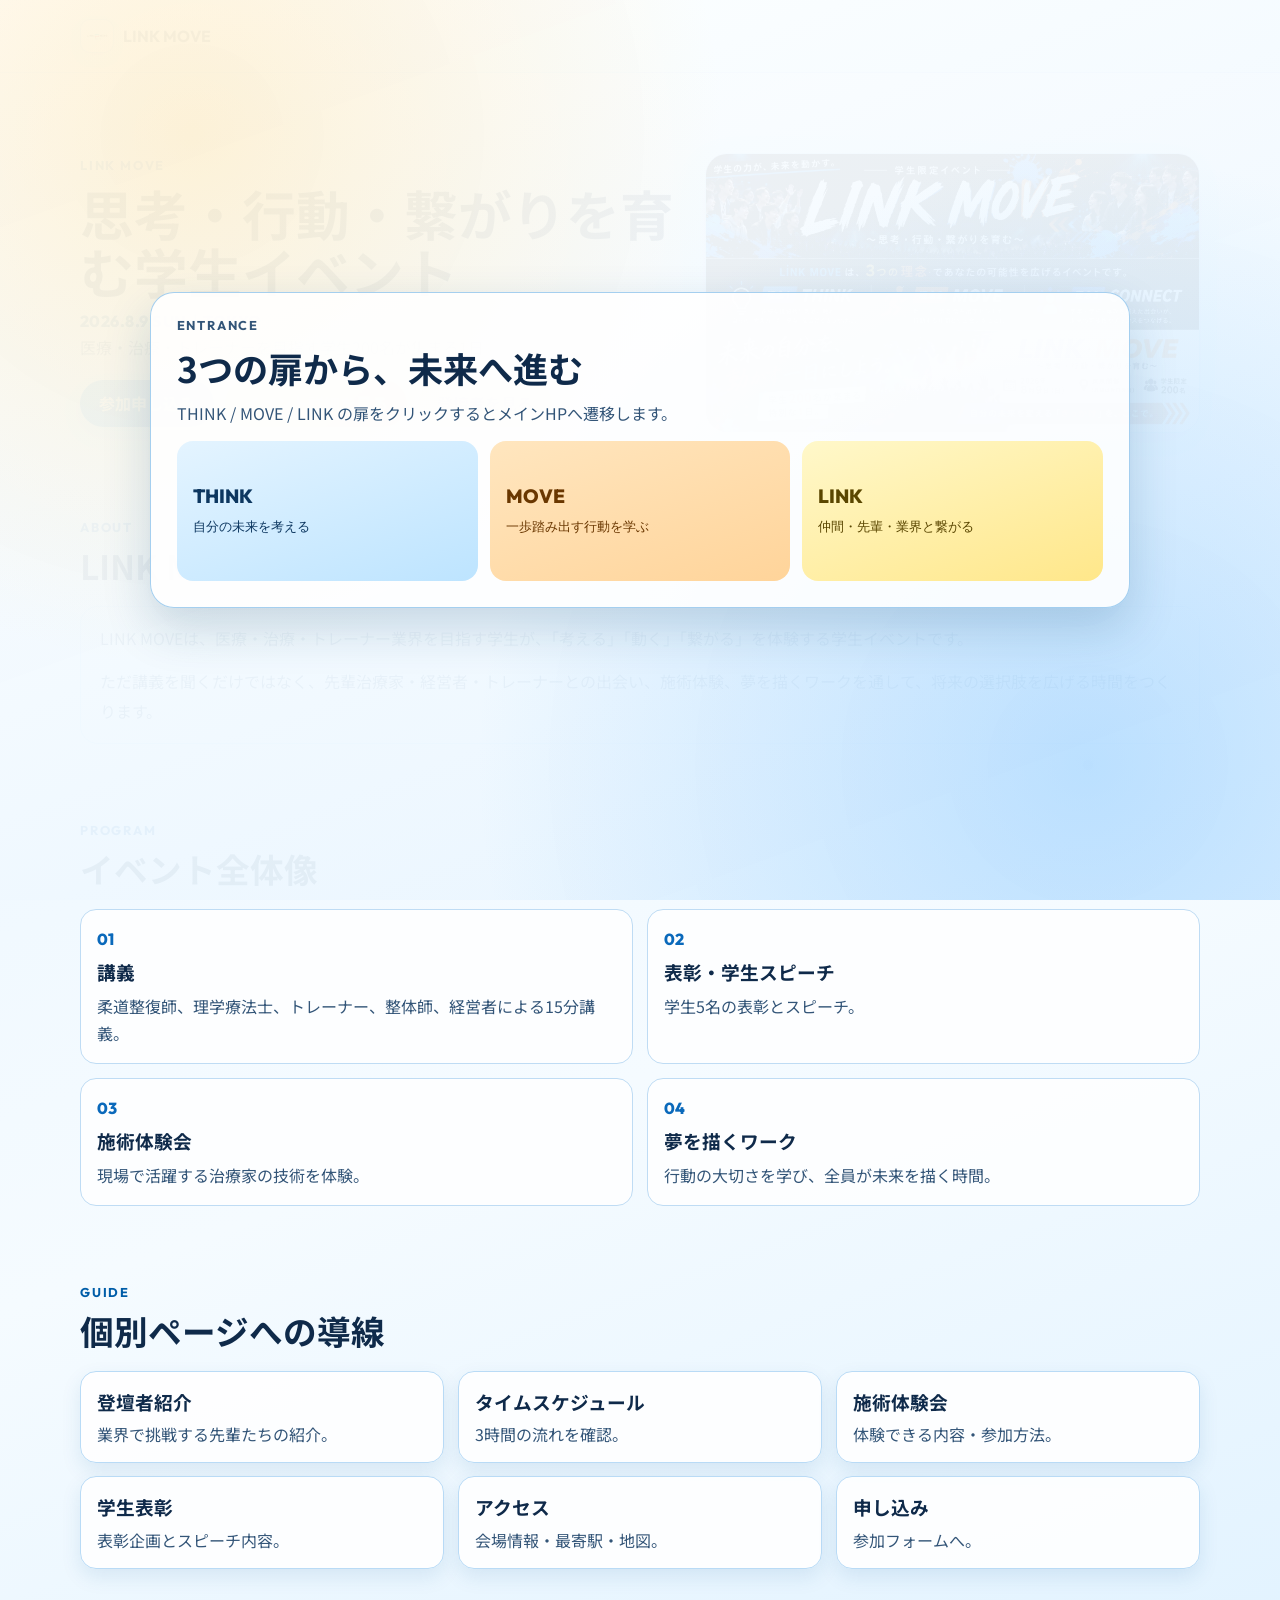
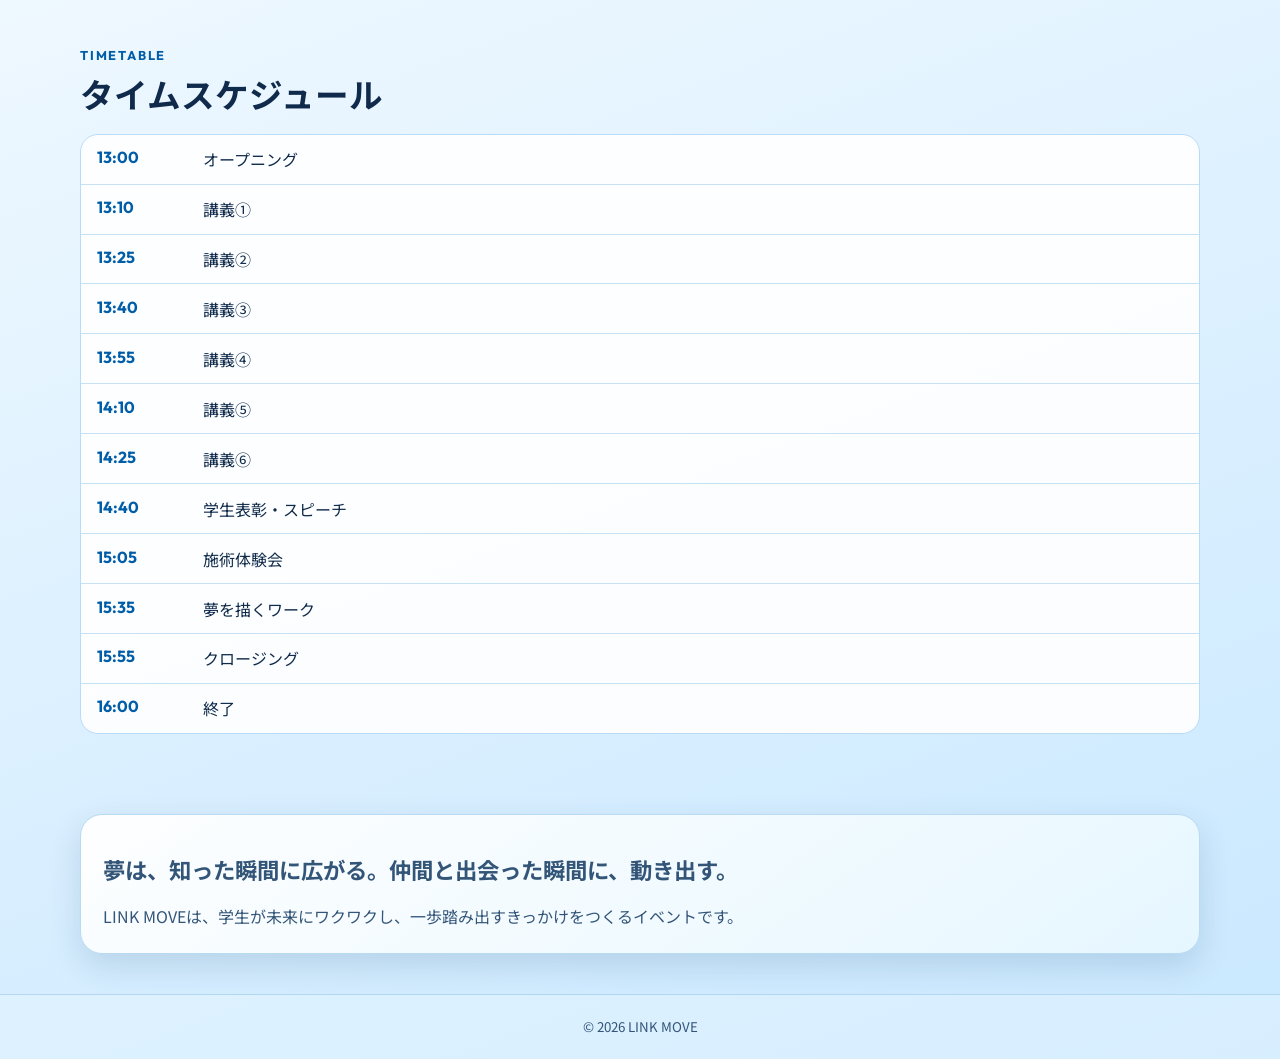
==== index.html @ 0606e5a6 "create ver1.0.0" ====
<!doctype html>
<html lang="ja">
  <head>
    <meta charset="UTF-8" />
    <meta name="viewport" content="width=device-width, initial-scale=1.0" />
    <title>LINK MOVE | HOME</title>
    <meta
      name="description"
      content="LINK MOVEは、思考・行動・繋がりを育む学生イベントの公式ページです。"
    />
    <link rel="preconnect" href="https://fonts.googleapis.com" />
    <link rel="preconnect" href="https://fonts.gstatic.com" crossorigin />
    <link
      href="https://fonts.googleapis.com/css2?family=Noto+Sans+JP:wght@400;500;700;900&family=Outfit:wght@400;600;700;800&display=swap"
      rel="stylesheet"
    />
    <link rel="icon" type="image/png" href="images/logo.png" />
    <link rel="stylesheet" href="styles.css" />
  </head>
  <body>
    <div class="preloader" id="preloader" aria-label="読み込み中">
      <img src="images/logo.png" alt="LINK MOVE ロゴ" class="preloader-logo" />
    </div>

    <div class="bg-layer bg-layer-1" aria-hidden="true"></div>
    <div class="bg-layer bg-layer-2" aria-hidden="true"></div>

    <header class="site-header">
      <div class="container header-inner">
        <a class="brand" href="#home" aria-label="HOMEへ移動">
          <span class="brand-mark">
            <img src="images/logo.png" alt="LINK MOVE ロゴ" />
          </span>
          <span class="brand-text">LINK MOVE</span>
        </a>
      </div>
    </header>

    <section class="entry-gate" id="entryGate" aria-label="入場UI">
      <div class="entry-panel">
        <p class="eyebrow">ENTRANCE</p>
        <h2>3つの扉から、未来へ進む</h2>
        <p>THINK / MOVE / LINK の扉をクリックするとメインHPへ遷移します。</p>
        <div class="door-grid">
          <button class="door door-think" data-jump="#home" type="button">
            <span class="door-title">THINK</span>
            <span class="door-copy">自分の未来を考える</span>
          </button>
          <button class="door door-move" data-jump="#home" type="button">
            <span class="door-title">MOVE</span>
            <span class="door-copy">一歩踏み出す行動を学ぶ</span>
          </button>
          <button class="door door-link" data-jump="#home" type="button">
            <span class="door-title">LINK</span>
            <span class="door-copy">仲間・先輩・業界と繋がる</span>
          </button>
        </div>
      </div>
    </section>

    <main>
      <section class="lm-hero" id="home">
        <div class="container lm-hero-grid">
          <div class="lm-copy">
            <p class="eyebrow">LINK MOVE</p>
            <h1>思考・行動・繋がりを育む学生イベント</h1>
            <p class="lm-date">2026.8.9 SUN｜TOKYO</p>
            <p class="lead">医療・治療・トレーナーを目指す学生200名が集まる1日</p>
            <div class="lm-actions">
              <a class="btn btn-primary" href="#apply">参加申し込み</a>
              <a class="btn btn-pop" href="#event-outline">イベント詳細を見る</a>
              <a class="btn btn-sun" href="#speakers">登壇者を見る</a>
            </div>
          </div>
          <div class="lm-visual" aria-label="イベントイメージ">
            <img src="images/pop.jpg" alt="LINK MOVE イベントのイメージ" />
          </div>
        </div>
      </section>

      <section class="section" id="about">
        <div class="container">
          <div class="section-head">
            <p class="eyebrow">ABOUT</p>
            <h2>LINK MOVEとは</h2>
          </div>
          <div class="statement-box">
            <p>
              LINK MOVEは、医療・治療・トレーナー業界を目指す学生が、「考える」「動く」「繋がる」を体験する学生イベントです。
            </p>
            <p>
              ただ講義を聞くだけではなく、先輩治療家・経営者・トレーナーとの出会い、施術体験、夢を描くワークを通して、将来の選択肢を広げる時間をつくります。
            </p>
          </div>
        </div>
      </section>

      <section class="section" id="event-outline">
        <div class="container">
          <div class="section-head">
            <p class="eyebrow">PROGRAM</p>
            <h2>イベント全体像</h2>
          </div>
          <div class="outline-grid">
            <article class="outline-card">
              <p class="step">01</p>
              <h3>講義</h3>
              <p>柔道整復師、理学療法士、トレーナー、整体師、経営者による15分講義。</p>
            </article>
            <article class="outline-card">
              <p class="step">02</p>
              <h3>表彰・学生スピーチ</h3>
              <p>学生5名の表彰とスピーチ。</p>
            </article>
            <article class="outline-card">
              <p class="step">03</p>
              <h3>施術体験会</h3>
              <p>現場で活躍する治療家の技術を体験。</p>
            </article>
            <article class="outline-card">
              <p class="step">04</p>
              <h3>夢を描くワーク</h3>
              <p>行動の大切さを学び、全員が未来を描く時間。</p>
            </article>
          </div>
        </div>
      </section>

      <section class="section" id="guides">
        <div class="container">
          <div class="section-head">
            <p class="eyebrow">GUIDE</p>
            <h2>個別ページへの導線</h2>
          </div>
          <div class="guide-grid">
            <article class="guide-card" id="speakers">
              <h3>登壇者紹介</h3>
              <p>業界で挑戦する先輩たちの紹介。</p>
            </article>
            <article class="guide-card">
              <h3>タイムスケジュール</h3>
              <p>3時間の流れを確認。</p>
            </article>
            <article class="guide-card">
              <h3>施術体験会</h3>
              <p>体験できる内容・参加方法。</p>
            </article>
            <article class="guide-card">
              <h3>学生表彰</h3>
              <p>表彰企画とスピーチ内容。</p>
            </article>
            <article class="guide-card">
              <h3>アクセス</h3>
              <p>会場情報・最寄駅・地図。</p>
            </article>
            <article class="guide-card" id="apply">
              <h3>申し込み</h3>
              <p>参加フォームへ。</p>
            </article>
          </div>
        </div>
      </section>

      <section class="section" id="timeline">
        <div class="container">
          <div class="section-head">
            <p class="eyebrow">TIMETABLE</p>
            <h2>タイムスケジュール</h2>
          </div>
          <div class="timeline-list">
            <article class="timeline-row"><time>13:00</time><p>オープニング</p></article>
            <article class="timeline-row"><time>13:10</time><p>講義①</p></article>
            <article class="timeline-row"><time>13:25</time><p>講義②</p></article>
            <article class="timeline-row"><time>13:40</time><p>講義③</p></article>
            <article class="timeline-row"><time>13:55</time><p>講義④</p></article>
            <article class="timeline-row"><time>14:10</time><p>講義⑤</p></article>
            <article class="timeline-row"><time>14:25</time><p>講義⑥</p></article>
            <article class="timeline-row"><time>14:40</time><p>学生表彰・スピーチ</p></article>
            <article class="timeline-row"><time>15:05</time><p>施術体験会</p></article>
            <article class="timeline-row"><time>15:35</time><p>夢を描くワーク</p></article>
            <article class="timeline-row"><time>15:55</time><p>クロージング</p></article>
            <article class="timeline-row"><time>16:00</time><p>終了</p></article>
          </div>
        </div>
      </section>

      <section class="section" id="message">
        <div class="container message-box">
          <p class="message-lead">夢は、知った瞬間に広がる。仲間と出会った瞬間に、動き出す。</p>
          <p>LINK MOVEは、学生が未来にワクワクし、一歩踏み出すきっかけをつくるイベントです。</p>
        </div>
      </section>

    </main>

    <footer class="site-footer">
      <div class="container footer-inner">
        <small>© 2026 LINK MOVE</small>
      </div>
    </footer>

    <script>
      document.addEventListener("DOMContentLoaded", function () {
        var entryGate = document.getElementById("entryGate");
        var doorButtons = document.querySelectorAll(".door");
        if (!entryGate || !doorButtons.length) return;

        doorButtons.forEach(function (button) {
          button.addEventListener("click", function () {
            var jumpSelector = button.getAttribute("data-jump") || "#home";
            var jumpTarget = document.querySelector(jumpSelector);

            entryGate.classList.add("is-closed");
            document.body.classList.add("is-entered");

            window.setTimeout(function () {
              if (jumpTarget) {
                jumpTarget.scrollIntoView({ behavior: "smooth", block: "start" });
              }
            }, 220);

            window.setTimeout(function () {
              entryGate.remove();
            }, 600);
          });
        });
      });

      window.addEventListener("load", function () {
        var loader = document.getElementById("preloader");
        if (!loader) return;
        loader.classList.add("is-hidden");
        window.setTimeout(function () {
          loader.remove();
        }, 450);
      });
    </script>
  </body>
</html>
---- styles.css ----
:root {
  --bg: #e7f4ff;
  --bg-deep: #c9e8ff;
  --surface: rgba(255, 255, 255, 0.76);
  --surface-strong: #ffffff;
  --text: #0f2a4a;
  --text-soft: #335578;
  --primary: #0077cc;
  --primary-strong: #005da8;
  --line: #b5d8f6;
  --shadow: 0 12px 32px rgba(1, 56, 98, 0.14);
}

* {
  box-sizing: border-box;
}

html,
body {
  margin: 0;
  padding: 0;
  font-family: "Noto Sans JP", sans-serif;
  color: var(--text);
  background: linear-gradient(160deg, var(--bg), #f5fbff 42%, var(--bg-deep));
  min-height: 100%;
}

body {
  position: relative;
  overflow-x: hidden;
}

.preloader {
  position: fixed;
  inset: 0;
  z-index: 200;
  display: grid;
  place-items: center;
  background: linear-gradient(160deg, #e7f4ff, #d8edff 45%, #bfe0fb);
  transition: opacity 0.38s ease, visibility 0.38s ease;
}

.preloader.is-hidden {
  opacity: 0;
  visibility: hidden;
}

.preloader-logo {
  width: clamp(84px, 13vw, 128px);
  height: auto;
  filter: drop-shadow(0 12px 24px rgba(0, 80, 145, 0.25));
  animation: logoFloat 1.4s ease-in-out infinite, logoSpin 3.6s linear infinite;
}

a {
  color: inherit;
  text-decoration: none;
}

.container {
  width: min(1120px, calc(100% - 2rem));
  margin-inline: auto;
}

.bg-layer {
  position: fixed;
  z-index: -2;
  border-radius: 50%;
  filter: blur(40px);
  opacity: 0.45;
}

.bg-layer-1 {
  width: 460px;
  height: 460px;
  top: -120px;
  right: -120px;
  background: radial-gradient(circle at 30% 30%, #6ec3ff, #0077cc);
  animation: driftA 14s ease-in-out infinite alternate;
}

.bg-layer-2 {
  width: 380px;
  height: 380px;
  bottom: -100px;
  left: -80px;
  background: radial-gradient(circle at 70% 70%, #80d6ff, #005da8);
  animation: driftB 16s ease-in-out infinite alternate;
}

.site-header {
  position: sticky;
  top: 0;
  backdrop-filter: blur(12px);
  background: rgba(231, 244, 255, 0.75);
  border-bottom: 1px solid rgba(129, 182, 222, 0.5);
  z-index: 50;
}

.header-inner {
  height: 72px;
  display: flex;
  align-items: center;
  justify-content: flex-start;
  gap: 1rem;
}

.brand {
  display: flex;
  align-items: center;
  gap: 0.55rem;
  font-family: "Outfit", sans-serif;
  font-weight: 700;
}

.brand-mark {
  width: 34px;
  height: 34px;
  border-radius: 10px;
  display: inline-grid;
  place-items: center;
  background: rgba(255, 255, 255, 0.85);
  border: 1px solid rgba(95, 168, 223, 0.6);
  box-shadow: 0 6px 16px rgba(0, 98, 176, 0.18);
}

.brand-mark img {
  width: 24px;
  height: 24px;
  object-fit: contain;
}

.hero {
  padding: 4.5rem 0 3rem;
}

.hero-grid {
  display: grid;
  grid-template-columns: 1.25fr 0.9fr;
  gap: 2rem;
  align-items: stretch;
}

.eyebrow {
  margin: 0;
  font: 700 0.8rem/1 "Outfit", sans-serif;
  letter-spacing: 0.14em;
  color: var(--primary-strong);
}

.hero-copy h1 {
  margin: 0.75rem 0 1rem;
  font-size: clamp(2rem, 4vw, 3.5rem);
  line-height: 1.08;
  letter-spacing: 0.02em;
}

.lead {
  margin: 0;
  color: var(--text-soft);
  line-height: 1.75;
  max-width: 62ch;
}

.mission-intro {
  font-size: 1.08rem;
  font-weight: 500;
}

.mission-values {
  margin-top: 1.45rem;
  display: grid;
  gap: 0.8rem;
}

.value-block {
  border: 1px solid var(--line);
  border-radius: 14px;
  background: rgba(255, 255, 255, 0.68);
  padding: 0.85rem 1rem;
}

.value-block h2 {
  margin: 0;
  font-size: 1.05rem;
  color: var(--primary-strong);
}

.value-block p {
  margin: 0.4rem 0 0;
  color: var(--text-soft);
  line-height: 1.75;
}

.hero-actions {
  margin-top: 1.7rem;
  display: flex;
  gap: 0.8rem;
  flex-wrap: wrap;
}

.btn {
  display: inline-flex;
  align-items: center;
  justify-content: center;
  min-height: 44px;
  padding: 0.7rem 1.2rem;
  border-radius: 999px;
  font-weight: 700;
  transition: transform 0.18s ease, box-shadow 0.18s ease, background 0.18s ease;
}

.btn:hover {
  transform: translateY(-2px);
}

.btn-primary {
  color: #fff;
  background: linear-gradient(135deg, #0088e8, #0064bd);
  box-shadow: 0 8px 20px rgba(0, 101, 188, 0.32);
}

.btn-ghost {
  border: 1px solid #8dc8ef;
  color: var(--primary-strong);
  background: rgba(255, 255, 255, 0.62);
}

.hero-card {
  border: 1px solid var(--line);
  background: var(--surface);
  border-radius: 24px;
  box-shadow: var(--shadow);
  padding: 1.4rem 1.3rem;
  align-self: start;
}

.card-label {
  margin: 0;
  color: var(--primary-strong);
  font: 700 0.75rem/1 "Outfit", sans-serif;
  letter-spacing: 0.13em;
}

.hero-card h2 {
  margin: 0.6rem 0 0.35rem;
  font-size: 1.5rem;
}

.hero-card p {
  margin: 0;
  color: var(--text-soft);
}

.hero-card ul {
  margin: 0.85rem 0 0;
  padding-left: 1.05rem;
  color: var(--text-soft);
  line-height: 1.8;
}

.section {
  padding: 2.5rem 0;
}

.section-head {
  margin-bottom: 1rem;
}

.section-head h2 {
  margin: 0.45rem 0 0;
  font-size: clamp(1.5rem, 3vw, 2.1rem);
}

.news-list {
  border: 1px solid var(--line);
  border-radius: 18px;
  background: var(--surface);
  overflow: hidden;
}

.news-item {
  display: grid;
  grid-template-columns: 140px 1fr;
  gap: 1rem;
  padding: 1rem 1.2rem;
  border-bottom: 1px solid rgba(168, 208, 238, 0.6);
}

.news-item:last-child {
  border-bottom: none;
}

.news-item time {
  font-family: "Outfit", sans-serif;
  color: var(--primary-strong);
  font-weight: 700;
}

.news-item p {
  margin: 0;
  color: var(--text-soft);
}

.event-grid {
  display: grid;
  grid-template-columns: repeat(3, minmax(0, 1fr));
  gap: 1rem;
}

.event-card {
  border: 1px solid var(--line);
  border-radius: 16px;
  background: var(--surface);
  padding: 1.1rem;
  box-shadow: 0 8px 20px rgba(9, 88, 148, 0.08);
}

.event-card h3 {
  margin: 0;
  font-size: 1.05rem;
}

.event-card p {
  margin: 0.55rem 0 0.8rem;
  color: var(--text-soft);
  line-height: 1.65;
}

.event-card a {
  color: var(--primary-strong);
  font-weight: 700;
}

.site-footer {
  border-top: 1px solid rgba(129, 182, 222, 0.45);
  background: rgba(231, 244, 255, 0.48);
}

.footer-inner {
  min-height: 64px;
  display: flex;
  align-items: center;
  justify-content: center;
  color: var(--text-soft);
}

@keyframes driftA {
  from {
    transform: translate(0, 0);
  }
  to {
    transform: translate(-20px, 22px);
  }
}

@keyframes driftB {
  from {
    transform: translate(0, 0);
  }
  to {
    transform: translate(18px, -18px);
  }
}

@keyframes logoFloat {
  0% {
    transform: translateY(0);
  }
  50% {
    transform: translateY(-8px);
  }
  100% {
    transform: translateY(0);
  }
}

@keyframes logoSpin {
  from {
    rotate: 0deg;
  }
  to {
    rotate: 360deg;
  }
}

@media (max-width: 920px) {
  .hero {
    padding-top: 3.2rem;
  }

  .hero-grid {
    grid-template-columns: 1fr;
  }

  .event-grid {
    grid-template-columns: 1fr 1fr;
  }
}

@media (max-width: 720px) {
  .news-item {
    grid-template-columns: 1fr;
    gap: 0.35rem;
  }

  .event-grid {
    grid-template-columns: 1fr;
  }

  .hero-copy h1 {
    font-size: clamp(1.8rem, 8vw, 2.7rem);
  }
}

/* LINK MOVE rough layout */
.entry-gate {
  position: fixed;
  inset: 0;
  z-index: 120;
  display: grid;
  place-items: center;
  padding: 1.2rem;
  background: radial-gradient(circle at 15% 15%, rgba(255, 213, 124, 0.3), transparent 40%),
    radial-gradient(circle at 85% 85%, rgba(96, 180, 255, 0.35), transparent 46%),
    linear-gradient(160deg, rgba(255, 255, 255, 0.96), rgba(230, 244, 255, 0.95));
  transition: opacity 0.38s ease, visibility 0.38s ease;
}

.entry-gate.is-closed {
  opacity: 0;
  visibility: hidden;
}

.entry-panel {
  width: min(980px, 100%);
  border: 1px solid rgba(127, 187, 232, 0.7);
  border-radius: 24px;
  background: rgba(255, 255, 255, 0.88);
  box-shadow: 0 20px 48px rgba(16, 75, 121, 0.2);
  padding: clamp(1.2rem, 2vw, 2rem);
}

.entry-panel h2 {
  margin: 0.7rem 0 0.5rem;
  font-size: clamp(1.5rem, 3.4vw, 2.2rem);
}

.entry-panel p {
  margin: 0;
  color: var(--text-soft);
}

.door-grid {
  margin-top: 1rem;
  display: grid;
  grid-template-columns: repeat(3, minmax(0, 1fr));
  gap: 0.75rem;
}

.door {
  border: 0;
  border-radius: 16px;
  text-align: left;
  padding: 1rem;
  cursor: pointer;
  min-height: 140px;
  transition: transform 0.2s ease, box-shadow 0.2s ease;
}

.door:hover {
  transform: translateY(-2px);
  box-shadow: 0 10px 24px rgba(8, 79, 138, 0.18);
}

.door-title {
  display: block;
  font-family: "Outfit", sans-serif;
  font-size: 1.2rem;
  font-weight: 800;
  margin-bottom: 0.5rem;
}

.door-copy {
  display: block;
  line-height: 1.65;
}

.door-think {
  background: linear-gradient(160deg, #e4f4ff, #bde4ff);
  color: #0d3760;
}

.door-move {
  background: linear-gradient(160deg, #ffe6bf, #ffd49a);
  color: #6a3700;
}

.door-link {
  background: linear-gradient(160deg, #fff8ca, #ffe78a);
  color: #5a4600;
}

.lm-hero {
  padding: 5rem 0 3rem;
}

.lm-hero-grid {
  display: grid;
  grid-template-columns: 1.1fr 0.9fr;
  gap: 1.2rem;
  align-items: center;
}

.lm-copy h1 {
  margin: 0.75rem 0 0.7rem;
  font-size: clamp(2rem, 4.2vw, 3.6rem);
  line-height: 1.08;
}

.lm-date {
  margin: 0;
  font-family: "Outfit", sans-serif;
  color: #004e95;
  font-weight: 800;
  letter-spacing: 0.03em;
}

.lm-actions {
  margin-top: 1.2rem;
  display: flex;
  flex-wrap: wrap;
  gap: 0.65rem;
}

.btn-pop {
  color: #fff;
  background: linear-gradient(135deg, #ff9c2f, #f07000);
  box-shadow: 0 8px 20px rgba(211, 111, 18, 0.3);
}

.btn-sun {
  color: #554000;
  background: linear-gradient(135deg, #ffe872, #ffd12b);
  box-shadow: 0 8px 20px rgba(209, 168, 2, 0.24);
}

.lm-visual {
  border: 1px solid #b4d8f4;
  border-radius: 22px;
  background: rgba(255, 255, 255, 0.83);
  overflow: hidden;
  box-shadow: var(--shadow);
}

.lm-visual img {
  width: 100%;
  height: 100%;
  max-height: 420px;
  display: block;
  object-fit: cover;
}

.statement-box {
  border: 1px solid #c0def5;
  border-radius: 18px;
  background: rgba(255, 255, 255, 0.86);
  padding: 1rem 1.2rem;
  line-height: 1.9;
}

.statement-box p {
  margin: 0;
  color: var(--text-soft);
}

.statement-box p + p {
  margin-top: 0.8rem;
}

.outline-grid {
  display: grid;
  grid-template-columns: repeat(2, minmax(0, 1fr));
  gap: 0.85rem;
}

.outline-card {
  border: 1px solid #bfdcf4;
  border-radius: 16px;
  background: rgba(255, 255, 255, 0.84);
  padding: 1rem;
}

.outline-card .step {
  margin: 0;
  font-family: "Outfit", sans-serif;
  color: #0a69bb;
  font-weight: 800;
}

.outline-card h3 {
  margin: 0.35rem 0 0.45rem;
}

.outline-card p {
  margin: 0;
  color: var(--text-soft);
  line-height: 1.7;
}

.guide-grid {
  display: grid;
  grid-template-columns: repeat(3, minmax(0, 1fr));
  gap: 0.85rem;
}

.guide-card {
  border: 1px solid #b9dbf6;
  border-radius: 16px;
  background: rgba(255, 255, 255, 0.9);
  padding: 1rem;
  box-shadow: 0 8px 20px rgba(11, 87, 147, 0.1);
}

.guide-card h3 {
  margin: 0;
}

.guide-card p {
  margin: 0.45rem 0 0;
  color: var(--text-soft);
}

.timeline-list {
  border: 1px solid #b9dbf6;
  border-radius: 18px;
  overflow: hidden;
  background: rgba(255, 255, 255, 0.9);
}

.timeline-row {
  display: grid;
  grid-template-columns: 95px 1fr;
  gap: 0.7rem;
  padding: 0.78rem 1rem;
  border-bottom: 1px solid rgba(179, 215, 241, 0.7);
}

.timeline-row:last-child {
  border-bottom: 0;
}

.timeline-row time {
  font-family: "Outfit", sans-serif;
  font-weight: 700;
  color: #005da8;
}

.timeline-row p {
  margin: 0;
}

.message-box {
  border-radius: 22px;
  padding: 1.35rem;
  background: linear-gradient(145deg, rgba(255, 255, 255, 0.95), rgba(233, 248, 255, 0.9));
  border: 1px solid #b8daf3;
  box-shadow: var(--shadow);
}

.message-lead {
  margin: 0;
  font-size: clamp(1.1rem, 2.5vw, 1.4rem);
  font-weight: 700;
}

.message-box p {
  margin: 0.8rem 0 0;
  color: var(--text-soft);
  line-height: 1.8;
}

@media (max-width: 920px) {
  .door-grid {
    grid-template-columns: 1fr;
  }

  .lm-hero-grid {
    grid-template-columns: 1fr;
  }

  .outline-grid {
    grid-template-columns: 1fr;
  }

  .guide-grid {
    grid-template-columns: 1fr 1fr;
  }
}

@media (max-width: 720px) {
  .guide-grid {
    grid-template-columns: 1fr;
  }

  .timeline-row {
    grid-template-columns: 1fr;
    gap: 0.15rem;
  }
}
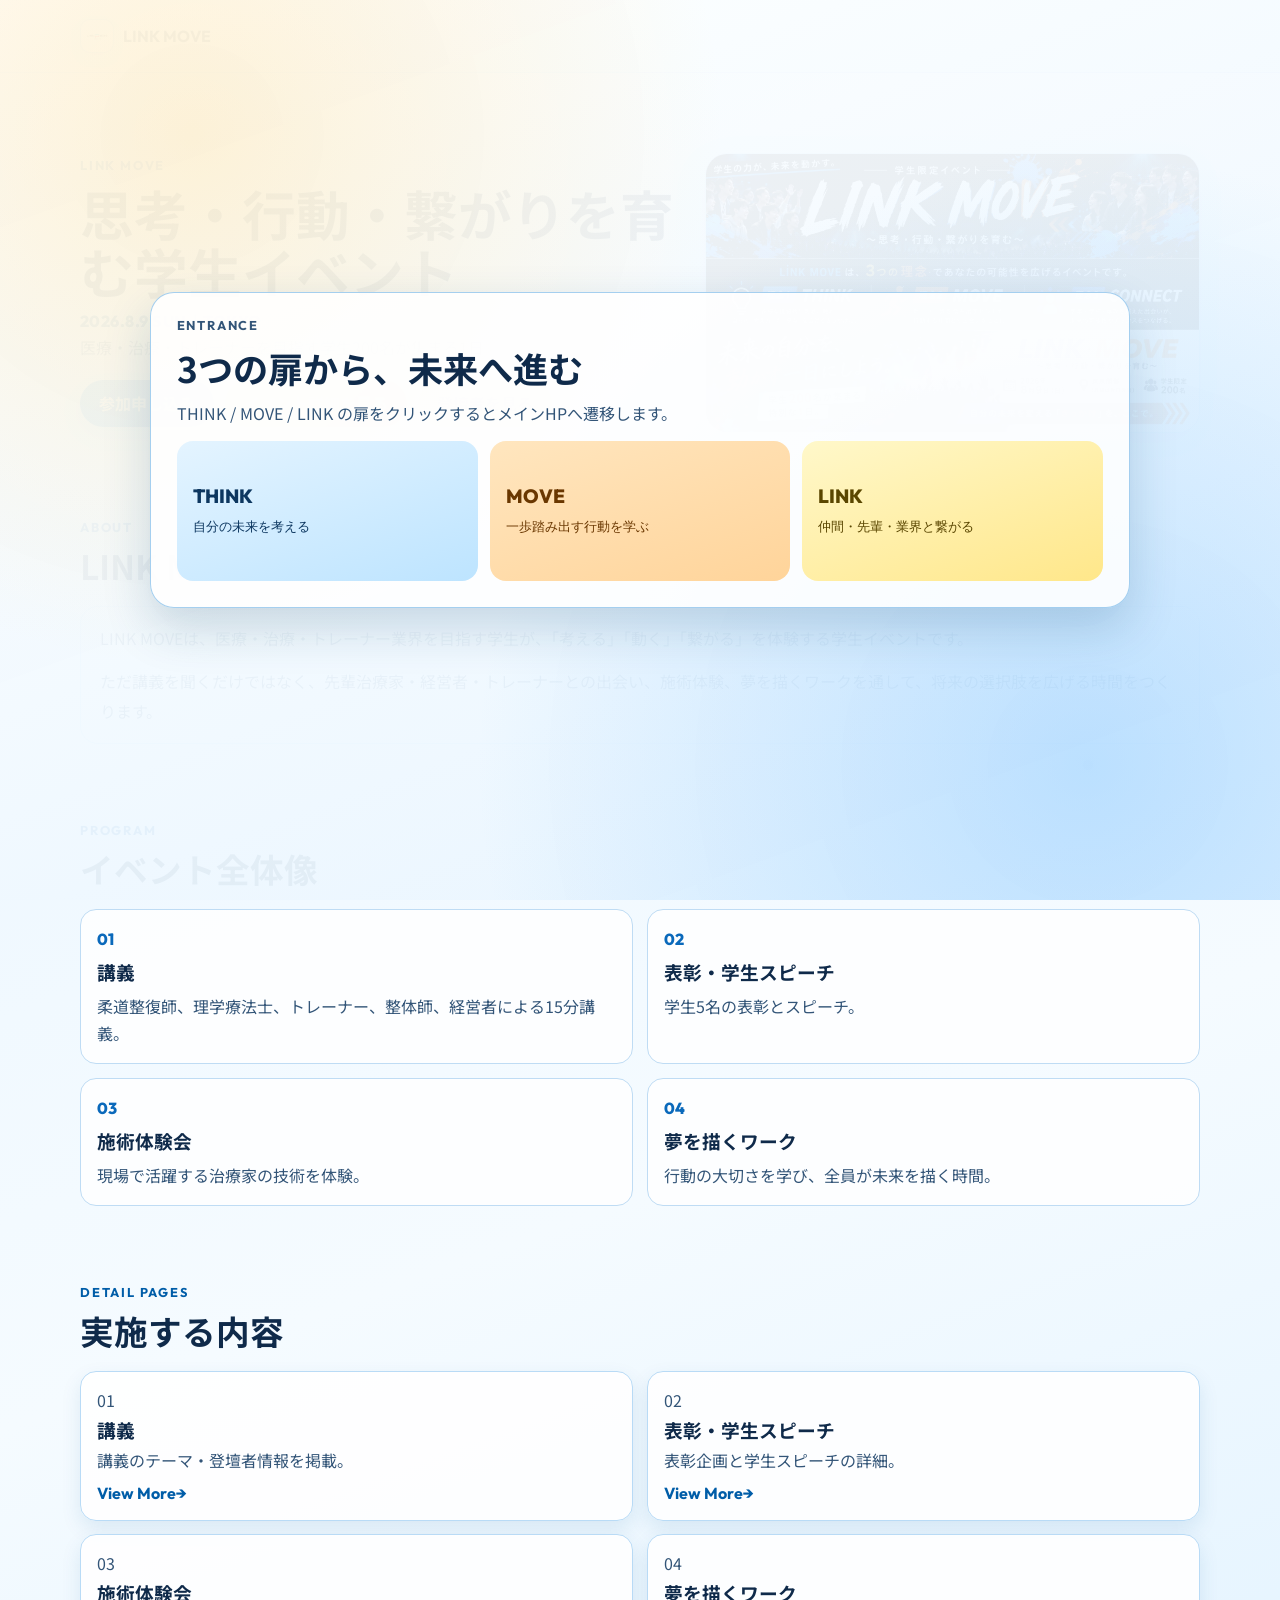
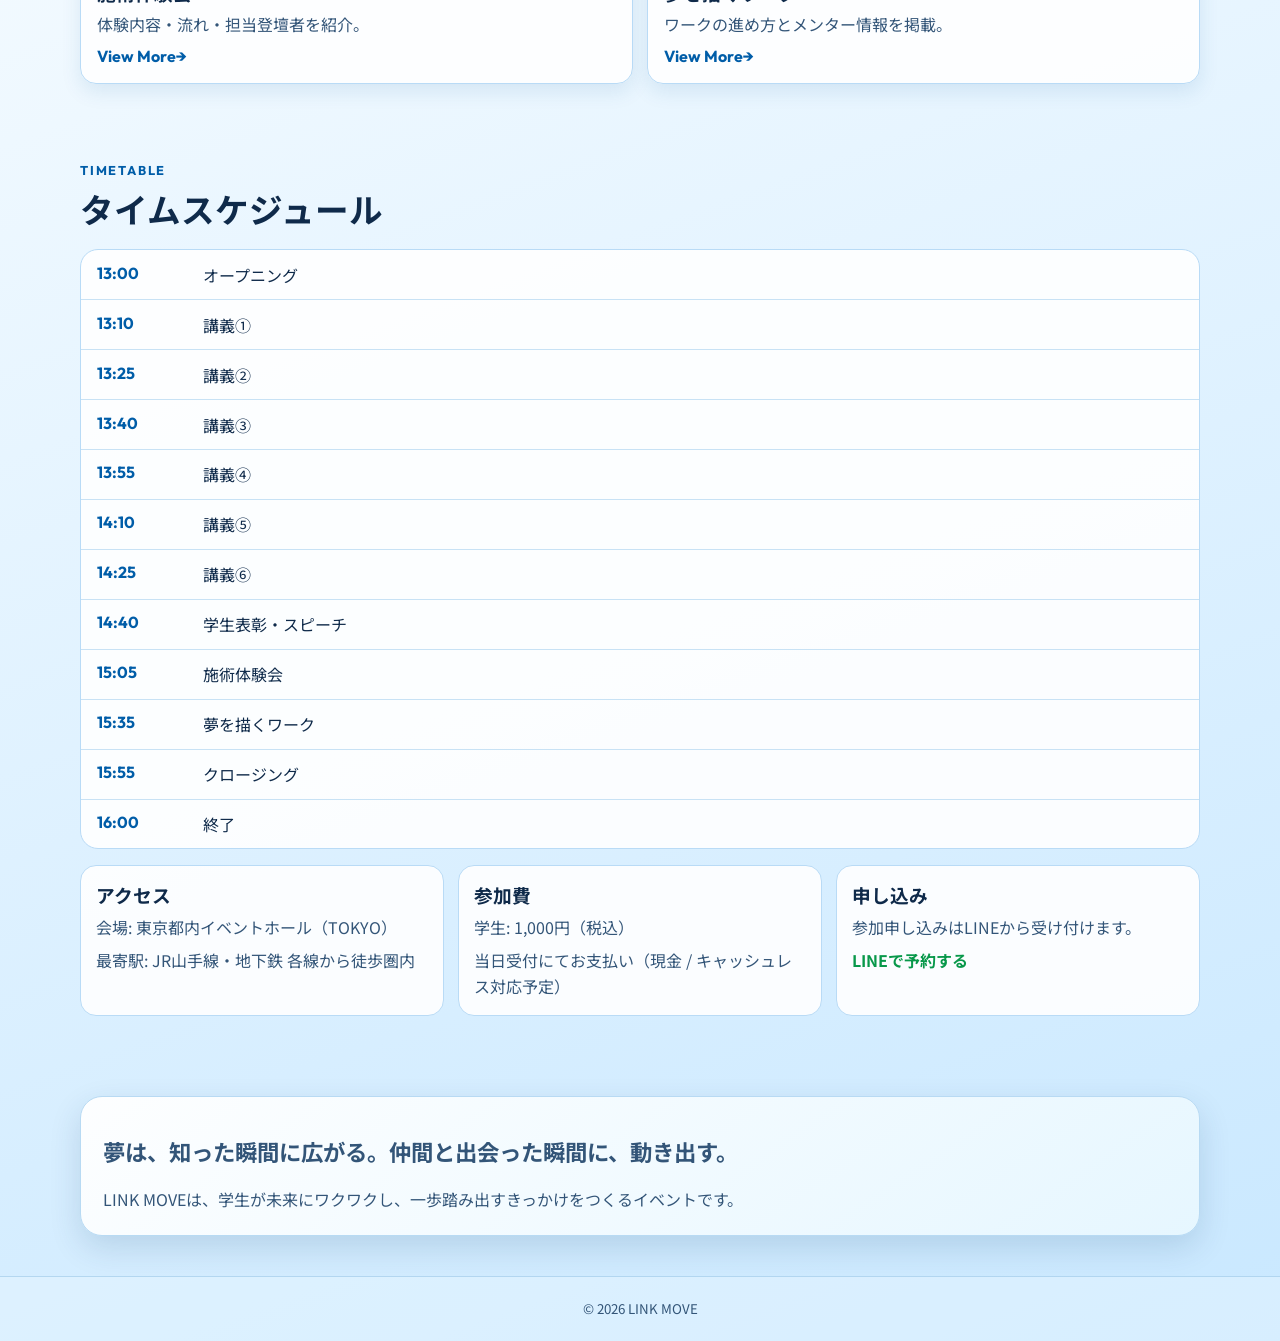
==== commit 69622ef3: "update ver1.0.2" ====
--- a/index.html
+++ b/index.html
@@ -8,6 +8,20 @@
       name="description"
       content="LINK MOVEは、思考・行動・繋がりを育む学生イベントの公式ページです。"
     />
+    <script>
+      (function () {
+        var params = new URLSearchParams(window.location.search);
+        if (params.get("skipIntro") === "1") {
+          document.documentElement.classList.add("skip-intro");
+        }
+      })();
+    </script>
+    <style>
+      html.skip-intro #preloader,
+      html.skip-intro #entryGate {
+        display: none !important;
+      }
+    </style>
     <link rel="preconnect" href="https://fonts.googleapis.com" />
     <link rel="preconnect" href="https://fonts.gstatic.com" crossorigin />
     <link
@@ -67,9 +81,9 @@
             <p class="lm-date">2026.8.9 SUN｜TOKYO</p>
             <p class="lead">医療・治療・トレーナーを目指す学生200名が集まる1日</p>
             <div class="lm-actions">
-              <a class="btn btn-primary" href="#apply">参加申し込み</a>
+              <a class="btn btn-primary" href="https://lin.ee/" target="_blank" rel="noopener noreferrer">参加申し込み</a>
               <a class="btn btn-pop" href="#event-outline">イベント詳細を見る</a>
-              <a class="btn btn-sun" href="#speakers">登壇者を見る</a>
+              <a class="btn btn-sun" href="program-lecture.html">登壇者を見る</a>
             </div>
           </div>
           <div class="lm-visual" aria-label="イベントイメージ">
@@ -126,37 +140,37 @@
         </div>
       </section>
 
-      <section class="section" id="guides">
-        <div class="container">
-          <div class="section-head">
-            <p class="eyebrow">GUIDE</p>
-            <h2>個別ページへの導線</h2>
-          </div>
-          <div class="guide-grid">
-            <article class="guide-card" id="speakers">
-              <h3>登壇者紹介</h3>
-              <p>業界で挑戦する先輩たちの紹介。</p>
-            </article>
-            <article class="guide-card">
-              <h3>タイムスケジュール</h3>
-              <p>3時間の流れを確認。</p>
-            </article>
-            <article class="guide-card">
+      <section class="section" id="program-pages">
+        <div class="container">
+          <div class="section-head">
+            <p class="eyebrow">DETAIL PAGES</p>
+            <h2>実施する内容</h2>
+          </div>
+          <div class="program-link-grid">
+            <a class="program-link-card" href="program-lecture.html">
+              <p class="step">01</p>
+              <h3>講義</h3>
+              <p>講義のテーマ・登壇者情報を掲載。</p>
+              <span class="view-more">View More→</span>
+            </a>
+            <a class="program-link-card" href="program-award.html">
+              <p class="step">02</p>
+              <h3>表彰・学生スピーチ</h3>
+              <p>表彰企画と学生スピーチの詳細。</p>
+              <span class="view-more">View More→</span>
+            </a>
+            <a class="program-link-card" href="program-treatment.html">
+              <p class="step">03</p>
               <h3>施術体験会</h3>
-              <p>体験できる内容・参加方法。</p>
-            </article>
-            <article class="guide-card">
-              <h3>学生表彰</h3>
-              <p>表彰企画とスピーチ内容。</p>
-            </article>
-            <article class="guide-card">
-              <h3>アクセス</h3>
-              <p>会場情報・最寄駅・地図。</p>
-            </article>
-            <article class="guide-card" id="apply">
-              <h3>申し込み</h3>
-              <p>参加フォームへ。</p>
-            </article>
+              <p>体験内容・流れ・担当登壇者を紹介。</p>
+              <span class="view-more">View More→</span>
+            </a>
+            <a class="program-link-card" href="program-work.html">
+              <p class="step">04</p>
+              <h3>夢を描くワーク</h3>
+              <p>ワークの進め方とメンター情報を掲載。</p>
+              <span class="view-more">View More→</span>
+            </a>
           </div>
         </div>
       </section>
@@ -181,6 +195,24 @@
             <article class="timeline-row"><time>15:55</time><p>クロージング</p></article>
             <article class="timeline-row"><time>16:00</time><p>終了</p></article>
           </div>
+
+          <div class="event-facts">
+            <article class="fact-card">
+              <h3>アクセス</h3>
+              <p>会場: 東京都内イベントホール（TOKYO）</p>
+              <p>最寄駅: JR山手線・地下鉄 各線から徒歩圏内</p>
+            </article>
+            <article class="fact-card">
+              <h3>参加費</h3>
+              <p>学生: 1,000円（税込）</p>
+              <p>当日受付にてお支払い（現金 / キャッシュレス対応予定）</p>
+            </article>
+            <article class="fact-card">
+              <h3>申し込み</h3>
+              <p>参加申し込みはLINEから受け付けます。</p>
+              <p><a class="line-inline-link" href="https://lin.ee/" target="_blank" rel="noopener noreferrer">LINEで予約する</a></p>
+            </article>
+          </div>
         </div>
       </section>
 
@@ -199,10 +231,23 @@
       </div>
     </footer>
 
+    <a class="mobile-line-cta" href="https://lin.ee/" target="_blank" rel="noopener noreferrer" aria-label="LINEで予約する">
+      LINE予約する
+    </a>
+
     <script>
+      var preloaderScriptStartedAt = Date.now();
+      var skipIntro = document.documentElement.classList.contains("skip-intro");
+
       document.addEventListener("DOMContentLoaded", function () {
         var entryGate = document.getElementById("entryGate");
         var doorButtons = document.querySelectorAll(".door");
+        if (skipIntro) {
+          if (entryGate) {
+            entryGate.remove();
+          }
+          return;
+        }
         if (!entryGate || !doorButtons.length) return;
 
         doorButtons.forEach(function (button) {
@@ -229,10 +274,21 @@
       window.addEventListener("load", function () {
         var loader = document.getElementById("preloader");
         if (!loader) return;
-        loader.classList.add("is-hidden");
+        if (skipIntro) {
+          loader.remove();
+          return;
+        }
+
+        var minVisibleMs = 900;
+        var elapsedMs = Date.now() - preloaderScriptStartedAt;
+        var waitMs = Math.max(0, minVisibleMs - elapsedMs);
+
         window.setTimeout(function () {
-          loader.remove();
-        }, 450);
+          loader.classList.add("is-hidden");
+          window.setTimeout(function () {
+            loader.remove();
+          }, 450);
+        }, waitMs);
       });
     </script>
   </body>
--- a/styles.css
+++ b/styles.css
@@ -631,6 +631,43 @@
   color: var(--text-soft);
 }
 
+.program-link-grid {
+  display: grid;
+  grid-template-columns: repeat(2, minmax(0, 1fr));
+  gap: 0.85rem;
+}
+
+.program-link-card {
+  border: 1px solid #b9dbf6;
+  border-radius: 16px;
+  background: rgba(255, 255, 255, 0.9);
+  padding: 1rem;
+  box-shadow: 0 8px 20px rgba(11, 87, 147, 0.1);
+  transition: transform 0.2s ease, box-shadow 0.2s ease;
+}
+
+.program-link-card:hover {
+  transform: translateY(-2px);
+  box-shadow: 0 12px 24px rgba(11, 87, 147, 0.14);
+}
+
+.program-link-card h3 {
+  margin: 0.25rem 0 0.35rem;
+}
+
+.program-link-card p {
+  margin: 0;
+  color: var(--text-soft);
+}
+
+.view-more {
+  margin-top: 0.65rem;
+  display: inline-block;
+  font-family: "Outfit", sans-serif;
+  font-weight: 700;
+  color: #005da8;
+}
+
 .timeline-list {
   border: 1px solid #b9dbf6;
   border-radius: 18px;
@@ -658,6 +695,35 @@
 
 .timeline-row p {
   margin: 0;
+}
+
+.event-facts {
+  margin-top: 0.95rem;
+  display: grid;
+  grid-template-columns: repeat(3, minmax(0, 1fr));
+  gap: 0.85rem;
+}
+
+.fact-card {
+  border: 1px solid #b9dbf6;
+  border-radius: 16px;
+  background: rgba(255, 255, 255, 0.9);
+  padding: 0.95rem;
+}
+
+.fact-card h3 {
+  margin: 0;
+}
+
+.fact-card p {
+  margin: 0.4rem 0 0;
+  color: var(--text-soft);
+  line-height: 1.65;
+}
+
+.line-inline-link {
+  color: #08984a;
+  font-weight: 700;
 }
 
 .message-box {
@@ -680,6 +746,34 @@
   line-height: 1.8;
 }
 
+.mobile-line-cta {
+  display: none;
+}
+
+@media (max-width: 820px), (hover: none) and (pointer: coarse) {
+  body {
+    padding-bottom: calc(84px + env(safe-area-inset-bottom));
+  }
+
+  .mobile-line-cta {
+    position: fixed;
+    left: 12px;
+    right: 12px;
+    bottom: calc(12px + env(safe-area-inset-bottom));
+    z-index: 140;
+    min-height: 52px;
+    border-radius: 999px;
+    display: inline-flex;
+    align-items: center;
+    justify-content: center;
+    font-weight: 800;
+    letter-spacing: 0.02em;
+    color: #ffffff;
+    background: linear-gradient(135deg, #06c755, #04a447);
+    box-shadow: 0 14px 30px rgba(4, 124, 56, 0.35);
+  }
+}
+
 @media (max-width: 920px) {
   .door-grid {
     grid-template-columns: 1fr;
@@ -693,16 +787,16 @@
     grid-template-columns: 1fr;
   }
 
-  .guide-grid {
-    grid-template-columns: 1fr 1fr;
+  .program-link-grid {
+    grid-template-columns: 1fr;
+  }
+
+  .event-facts {
+    grid-template-columns: 1fr;
   }
 }
 
 @media (max-width: 720px) {
-  .guide-grid {
-    grid-template-columns: 1fr;
-  }
-
   .timeline-row {
     grid-template-columns: 1fr;
     gap: 0.15rem;
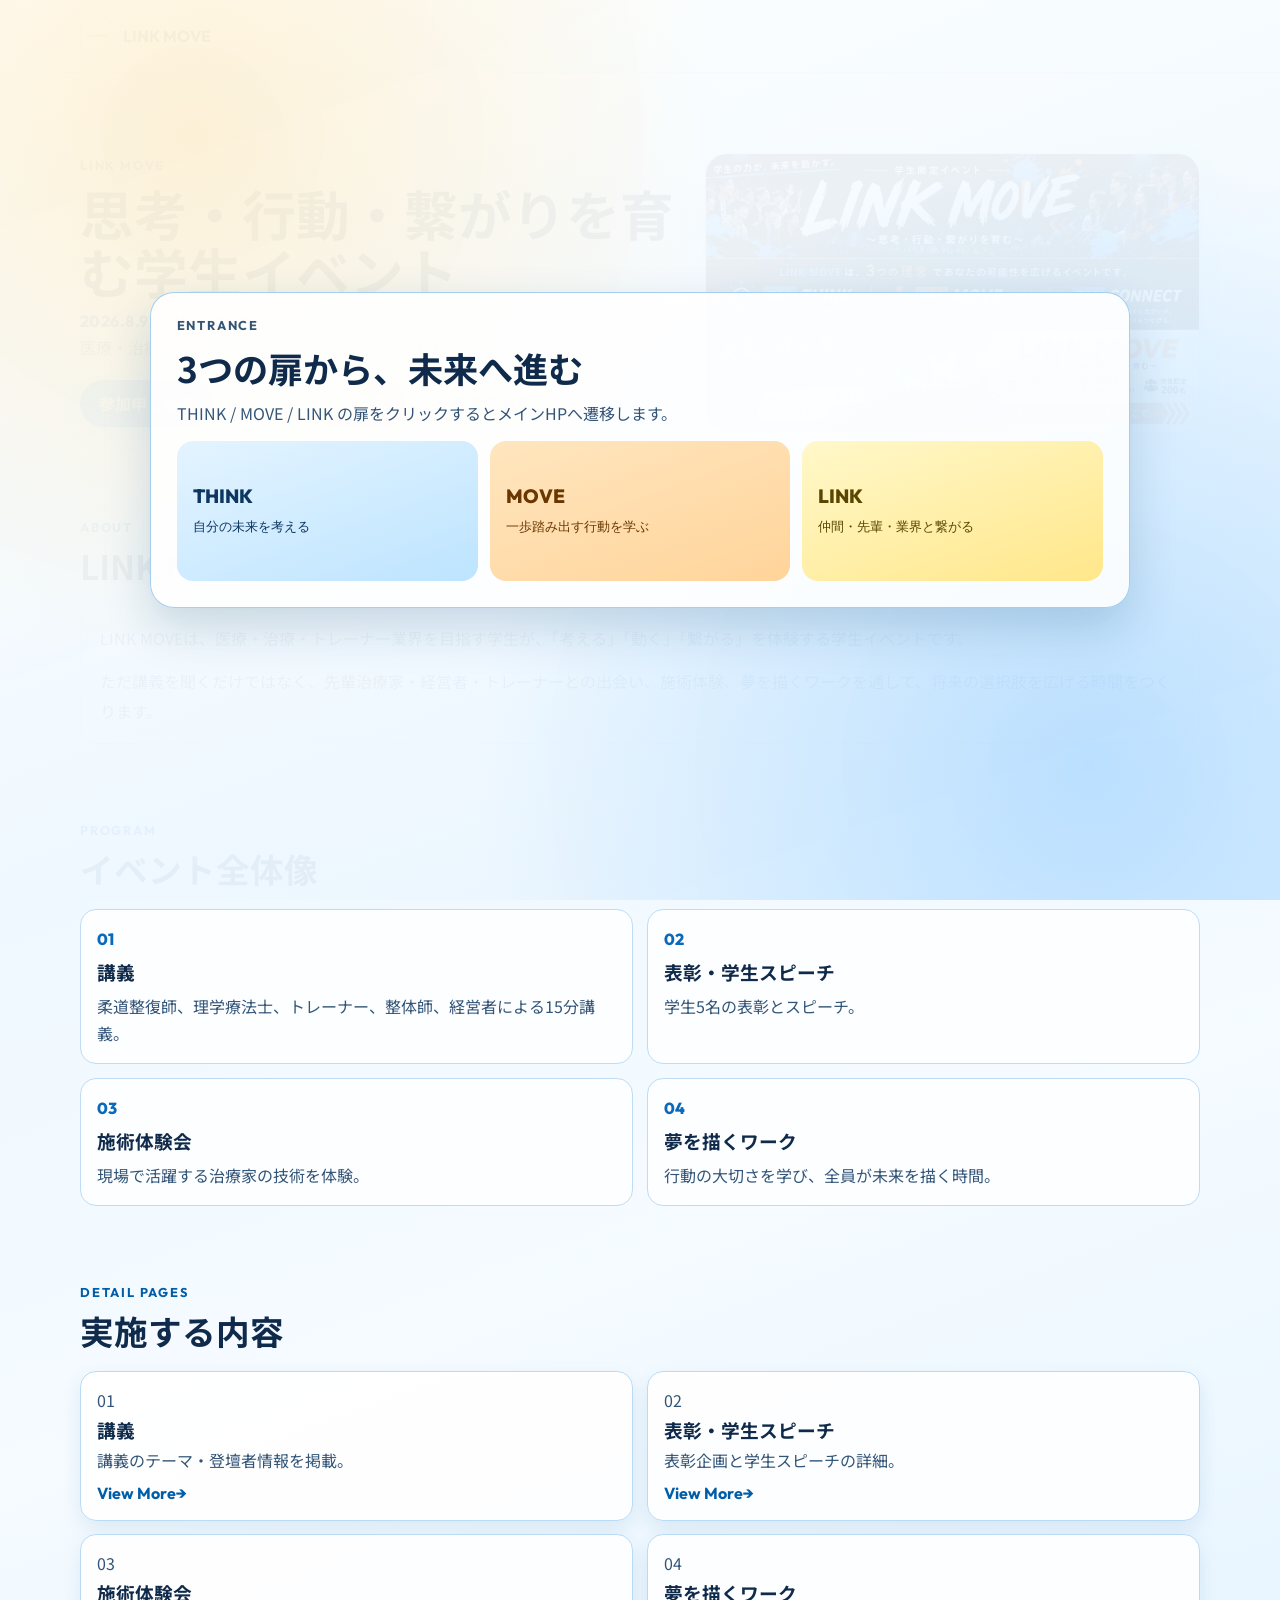
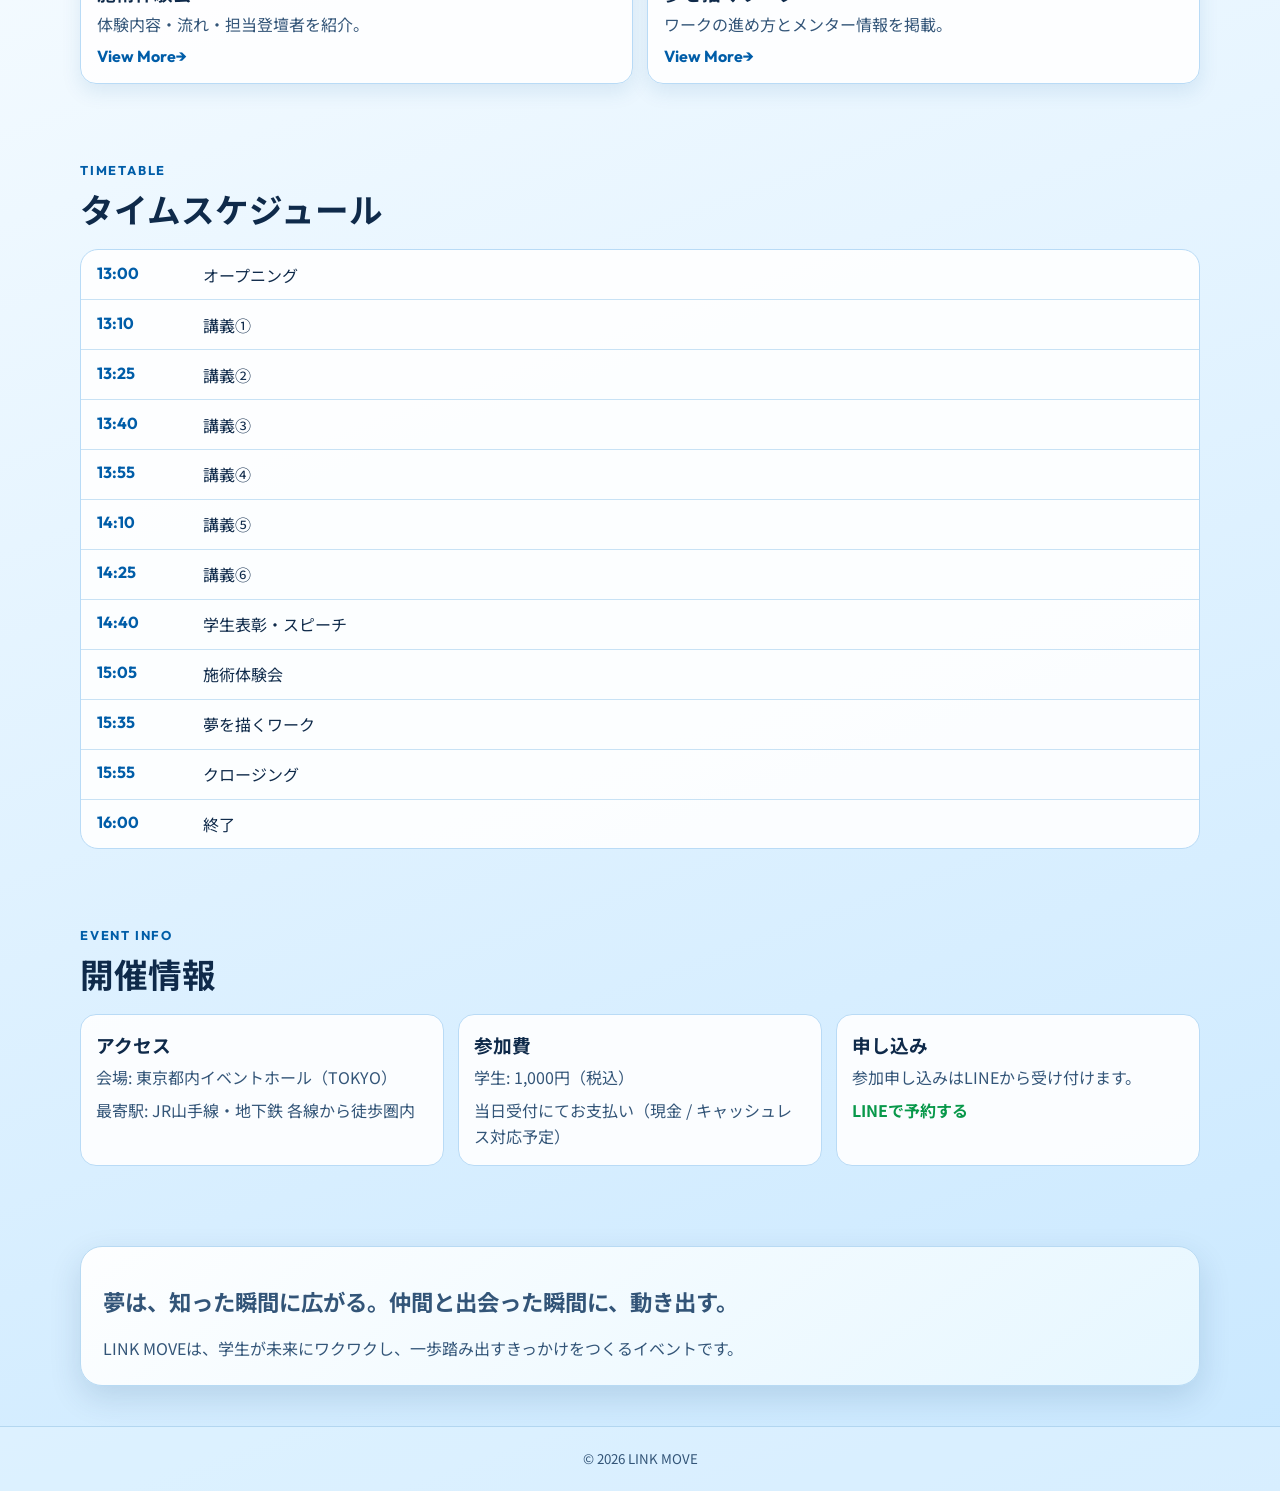
==== commit d74dcc56: "update ver1.0.4" ====
--- a/index.html
+++ b/index.html
@@ -83,7 +83,7 @@
             <div class="lm-actions">
               <a class="btn btn-primary" href="https://lin.ee/" target="_blank" rel="noopener noreferrer">参加申し込み</a>
               <a class="btn btn-pop" href="#event-outline">イベント詳細を見る</a>
-              <a class="btn btn-sun" href="program-lecture.html">登壇者を見る</a>
+              <a class="btn btn-sun" href="speakers.html">登壇者を見る</a>
             </div>
           </div>
           <div class="lm-visual" aria-label="イベントイメージ">
@@ -195,7 +195,15 @@
             <article class="timeline-row"><time>15:55</time><p>クロージング</p></article>
             <article class="timeline-row"><time>16:00</time><p>終了</p></article>
           </div>
-
+        </div>
+      </section>
+
+      <section class="section" id="event-info">
+        <div class="container">
+          <div class="section-head">
+            <p class="eyebrow">EVENT INFO</p>
+            <h2>開催情報</h2>
+          </div>
           <div class="event-facts">
             <article class="fact-card">
               <h3>アクセス</h3>
@@ -243,6 +251,7 @@
         var entryGate = document.getElementById("entryGate");
         var doorButtons = document.querySelectorAll(".door");
         if (skipIntro) {
+          document.body.classList.add("is-entered");
           if (entryGate) {
             entryGate.remove();
           }
--- a/styles.css
+++ b/styles.css
@@ -748,6 +748,10 @@
 
 .mobile-line-cta {
   display: none;
+}
+
+body:not(.is-entered) .mobile-line-cta {
+  display: none !important;
 }
 
 @media (max-width: 820px), (hover: none) and (pointer: coarse) {
